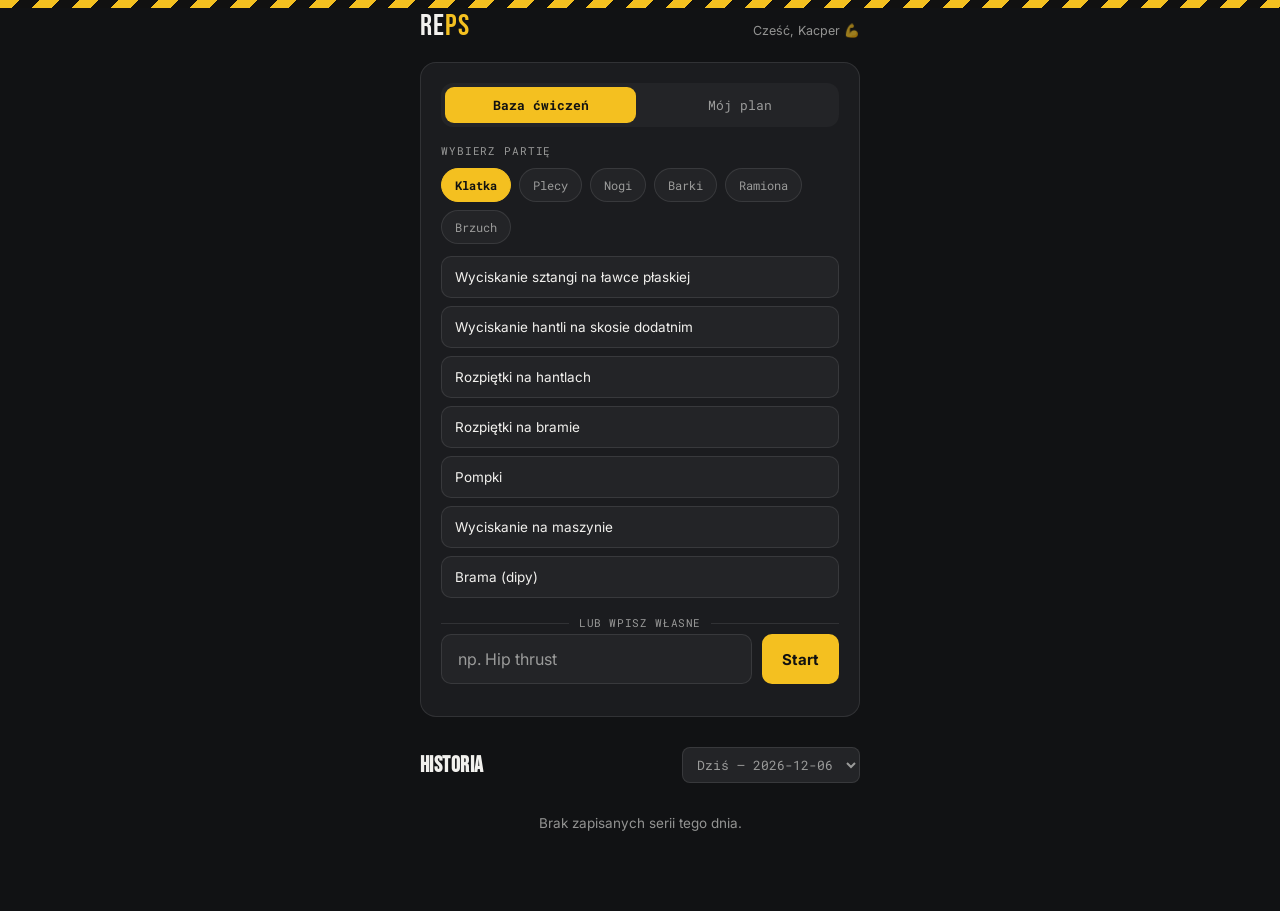
==== index.html @ 3d7d2d02 "Rename licznik-treningu.html to index.html" ====
<!DOCTYPE html>
<html lang="pl">
<head>
<meta charset="UTF-8">
<meta name="viewport" content="width=device-width, initial-scale=1.0, maximum-scale=1.0">
<title>REPS — Licznik serii i powtórzeń</title>
<link rel="preconnect" href="https://fonts.googleapis.com">
<link rel="preconnect" href="https://fonts.gstatic.com" crossorigin>
<link href="https://fonts.googleapis.com/css2?family=Bebas+Neue&family=Inter:wght@400;500;600;700&family=Roboto+Mono:wght@500;700&display=swap" rel="stylesheet">
<style>
  :root{
    --bg:#111214;
    --panel:#1b1c1f;
    --panel-2:#232427;
    --yellow:#f4c020;
    --yellow-dim:rgba(244,192,32,0.16);
    --ink:#f2f1ee;
    --ink-dim:rgba(242,241,238,0.58);
    --red:#e6533c;
    --line:rgba(242,241,238,0.10);
    --display:'Bebas Neue', sans-serif;
    --sans:'Inter', sans-serif;
    --mono:'Roboto Mono', monospace;
  }
  *{margin:0;padding:0;box-sizing:border-box;-webkit-tap-highlight-color:transparent;}
  body{
    background:var(--bg);
    color:var(--ink);
    font-family:var(--sans);
    min-height:100svh;
    padding-bottom:60px;
  }
  ::selection{background:var(--yellow);color:#111;}
  :focus-visible{outline:2px solid var(--yellow);outline-offset:2px;}
  button{font-family:inherit;cursor:pointer;border:none;background:none;color:inherit;}
  input{font-family:inherit;color:inherit;background:none;border:none;}

  .hazard{
    height:8px;
    background:repeating-linear-gradient(135deg, var(--yellow) 0 14px, #111 14px 28px);
  }

  header{
    padding:22px 20px 10px;
    display:flex;
    align-items:baseline;
    justify-content:space-between;
  }
  .logo{
    font-family:var(--display);
    font-size:30px;
    letter-spacing:0.03em;
  }
  .logo span{color:var(--yellow);}
  .greet{
    font-size:12.5px;
    color:var(--ink-dim);
  }

  .wrap{max-width:480px;margin:0 auto;padding:0 20px;}

  /* ---------- EXERCISE PICKER ---------- */
  .card{
    background:var(--panel);
    border:1px solid var(--line);
    border-radius:16px;
    padding:20px;
    margin-top:18px;
  }
  .label{
    font-family:var(--mono);
    font-size:11px;
    letter-spacing:0.08em;
    text-transform:uppercase;
    color:var(--ink-dim);
    margin-bottom:10px;
  }
  .ex-input-row{
    display:flex;
    gap:10px;
  }
  #exerciseInput{
    flex:1;
    background:var(--panel-2);
    border:1px solid var(--line);
    border-radius:10px;
    padding:14px 16px;
    font-size:16px;
    color:var(--ink);
  }
  #exerciseInput::placeholder{color:var(--ink-dim);}
  .go-btn{
    background:var(--yellow);
    color:#111;
    font-weight:700;
    border-radius:10px;
    padding:0 20px;
    font-size:15px;
  }
  .chips{
    display:flex;
    flex-wrap:wrap;
    gap:8px;
    margin-top:12px;
  }
  .chip{
    font-family:var(--mono);
    font-size:12.5px;
    padding:8px 12px;
    border-radius:20px;
    background:var(--panel-2);
    border:1px solid var(--line);
    color:var(--ink-dim);
  }
  .chip.active{
    background:var(--yellow-dim);
    border-color:var(--yellow);
    color:var(--yellow);
  }

  /* ---------- EXERCISE LIBRARY ---------- */
  .cat-tabs{
    display:flex;
    flex-wrap:wrap;
    gap:8px;
    margin-top:6px;
  }
  .cat-tab{
    flex-shrink:0;
    font-family:var(--mono);
    font-size:12px;
    padding:8px 13px;
    border-radius:20px;
    background:var(--panel-2);
    border:1px solid var(--line);
    color:var(--ink-dim);
    white-space:nowrap;
    transition:background .2s, border-color .2s, color .2s;
  }
  .cat-tab.active{
    background:var(--yellow);
    border-color:var(--yellow);
    color:#111;
    font-weight:700;
  }
  .ex-grid{
    display:grid;
    grid-template-columns:1fr;
    gap:8px;
    margin-top:12px;
  }
  .ex-btn{
    text-align:left;
    background:var(--panel-2);
    border:1px solid var(--line);
    border-radius:10px;
    padding:12px 13px;
    font-size:13.5px;
    color:var(--ink);
  }
  .ex-btn.active{
    background:var(--yellow-dim);
    border-color:var(--yellow);
    color:var(--yellow);
  }
  .ex-scheme{
    font-family:var(--mono);
    font-size:11px;
    color:var(--ink-dim);
    margin-top:4px;
  }
  .ex-btn.active .ex-scheme{color:rgba(244,192,32,0.75);}
  .divider-row{
    display:flex;
    align-items:center;
    gap:10px;
    margin-top:18px;
    margin-bottom:4px;
  }
  .divider-row .line{flex:1;height:1px;background:var(--line);}
  .divider-row span{
    font-family:var(--mono);
    font-size:10.5px;
    color:var(--ink-dim);
    text-transform:uppercase;
    letter-spacing:0.06em;
  }

  /* ---------- MODE TOGGLE + MY PLAN ---------- */
  .mode-toggle{
    display:flex;
    gap:8px;
    margin-bottom:16px;
    background:var(--panel-2);
    border-radius:12px;
    padding:4px;
  }
  .mode-btn{
    flex:1;
    font-family:var(--mono);
    font-size:12.5px;
    padding:10px 8px;
    border-radius:9px;
    color:var(--ink-dim);
    text-align:center;
  }
  .mode-btn.active{
    background:var(--yellow);
    color:#111;
    font-weight:700;
  }
  .plan-ex-row{
    display:flex;
    gap:8px;
    margin-bottom:8px;
  }
  .plan-ex-row .ex-btn{flex:1;}
  .plan-ex-del{
    width:42px;
    flex-shrink:0;
    border-radius:10px;
    background:var(--panel-2);
    border:1px solid var(--line);
    color:var(--red);
    font-size:15px;
  }

  /* ---------- CURRENT EXERCISE ---------- */
  .current{
    display:none;
  }
  .current.show{display:block;}

  .ex-title{
    font-family:var(--display);
    font-size:34px;
    letter-spacing:0.01em;
    margin-top:22px;
    line-height:1;
  }
  .set-badge{
    display:inline-flex;
    align-items:center;
    gap:8px;
    font-family:var(--mono);
    font-size:13px;
    color:var(--yellow);
    margin-top:8px;
  }
  .set-badge .n{
    background:var(--yellow-dim);
    padding:3px 10px;
    border-radius:20px;
    font-weight:700;
  }

  .stepper-row{
    display:flex;
    gap:14px;
    margin-top:20px;
  }
  .stepper{
    flex:1;
    background:var(--panel);
    border:1px solid var(--line);
    border-radius:16px;
    padding:16px;
    text-align:center;
  }
  .stepper .label{margin-bottom:6px;}
  .stepper-controls{
    display:flex;
    align-items:center;
    justify-content:center;
    gap:14px;
  }
  .stepper-controls button{
    width:40px;height:40px;
    border-radius:50%;
    background:var(--panel-2);
    border:1px solid var(--line);
    font-size:20px;
    display:flex;align-items:center;justify-content:center;
    color:var(--ink);
  }
  .stepper-controls button:active{background:var(--yellow-dim);}
  .stepper-val{
    font-family:var(--display);
    font-size:40px;
    min-width:60px;
  }

  .confirm-btn{
    width:100%;
    margin-top:20px;
    background:var(--yellow);
    color:#111;
    font-family:var(--display);
    font-size:22px;
    letter-spacing:0.03em;
    padding:18px;
    border-radius:16px;
    display:flex;
    align-items:center;
    justify-content:center;
    gap:10px;
  }
  .confirm-btn:active{transform:scale(0.98);}

  /* ---------- REST TIMER ---------- */
  .timer-card{
    display:none;
    margin-top:18px;
    text-align:center;
    padding:24px 20px;
  }
  .timer-card.show{display:block;}
  .timer-ring{
    position:relative;
    width:180px;height:180px;
    margin:6px auto 14px;
  }
  .timer-ring svg{transform:rotate(-90deg);}
  .timer-ring circle{
    fill:none;
    stroke-width:10;
  }
  .ring-bg{stroke:var(--panel-2);}
  .ring-fg{
    stroke:var(--yellow);
    stroke-linecap:round;
    transition:stroke-dashoffset 1s linear;
  }
  .timer-num{
    position:absolute;
    inset:0;
    display:flex;
    align-items:center;
    justify-content:center;
    font-family:var(--mono);
    font-size:36px;
    font-weight:700;
  }
  .timer-presets{
    display:flex;
    gap:8px;
    justify-content:center;
    margin-bottom:14px;
  }
  .preset{
    font-family:var(--mono);
    font-size:12.5px;
    padding:8px 14px;
    border-radius:20px;
    background:var(--panel-2);
    border:1px solid var(--line);
    color:var(--ink-dim);
  }
  .preset.active{background:var(--yellow-dim);border-color:var(--yellow);color:var(--yellow);}
  .timer-actions{
    display:flex;
    gap:10px;
    justify-content:center;
  }
  .timer-actions button{
    font-family:var(--mono);
    font-size:13px;
    padding:10px 18px;
    border-radius:10px;
    background:var(--panel-2);
    border:1px solid var(--line);
    color:var(--ink-dim);
  }
  .timer-actions button.skip{color:var(--yellow);border-color:var(--yellow);}

  /* ---------- HISTORY ---------- */
  .history-head{
    display:flex;
    justify-content:space-between;
    align-items:center;
    margin-top:30px;
    margin-bottom:12px;
  }
  .history-head h2{
    font-family:var(--display);
    font-size:22px;
    letter-spacing:0.02em;
  }
  .day-select{
    font-family:var(--mono);
    font-size:12.5px;
    color:var(--ink-dim);
    background:var(--panel-2);
    border:1px solid var(--line);
    border-radius:8px;
    padding:8px 10px;
  }
  .day-select option{background:var(--panel);}

  .log-item{
    display:flex;
    justify-content:space-between;
    align-items:center;
    padding:14px 4px;
    border-top:1px solid var(--line);
    font-size:14.5px;
  }
  .log-item:last-child{border-bottom:1px solid var(--line);}
  .log-ex{font-weight:600;}
  .log-meta{
    font-family:var(--mono);
    font-size:12.5px;
    color:var(--ink-dim);
  }
  .log-del{
    color:var(--red);
    font-size:12px;
    font-family:var(--mono);
    padding:4px 8px;
  }
  .empty-note{
    color:var(--ink-dim);
    font-size:13.5px;
    padding:20px 4px;
    text-align:center;
  }
  .totals{
    display:flex;
    gap:10px;
    margin-top:14px;
  }
  .total-pill{
    flex:1;
    background:var(--panel);
    border:1px solid var(--line);
    border-radius:12px;
    padding:12px;
    text-align:center;
  }
  .total-pill .num{
    font-family:var(--display);
    font-size:24px;
    color:var(--yellow);
  }
  .total-pill .lbl{
    font-family:var(--mono);
    font-size:10.5px;
    color:var(--ink-dim);
    text-transform:uppercase;
    letter-spacing:0.05em;
  }

  .toast{
    position:fixed;
    bottom:24px;left:50%;
    transform:translateX(-50%) translateY(20px);
    background:var(--yellow);
    color:#111;
    font-weight:600;
    font-size:13.5px;
    padding:12px 20px;
    border-radius:30px;
    opacity:0;
    transition:opacity .3s ease, transform .3s ease;
    pointer-events:none;
    z-index:200;
    white-space:nowrap;
  }
  .toast.show{
    opacity:1;
    transform:translateX(-50%) translateY(0);
  }
</style>
</head>
<body>

<div class="hazard"></div>

<header class="wrap" style="max-width:480px;padding-left:20px;padding-right:20px;">
  <div class="logo">RE<span>PS</span></div>
  <div class="greet">Cześć, Kacper 💪</div>
</header>

<div class="wrap">

  <div class="card">
    <div class="mode-toggle">
      <button class="mode-btn active" id="modeLibraryBtn">Baza ćwiczeń</button>
      <button class="mode-btn" id="modePlanBtn">Mój plan</button>
    </div>

    <div id="libraryView">
      <div class="label">Wybierz partię</div>
      <div class="cat-tabs" id="catTabs"></div>
      <div class="ex-grid" id="exGrid"></div>

      <div class="divider-row"><div class="line"></div><span>lub wpisz własne</span><div class="line"></div></div>
      <div class="ex-input-row">
        <input id="exerciseInput" type="text" placeholder="np. Hip thrust" autocomplete="off">
        <button class="go-btn" id="startBtn">Start</button>
      </div>
      <div class="chips" id="recentChips"></div>
    </div>

    <div id="planView" style="display:none;">
      <div class="label">Twoje dni treningowe</div>
      <div class="cat-tabs" id="planDayTabs"></div>
      <div class="ex-input-row">
        <input id="newDayInput" type="text" placeholder="Nazwa dnia, np. Trening A" autocomplete="off">
        <button class="go-btn" id="addDayBtn">+ Dzień</button>
      </div>

      <div id="planEmptyNote" class="empty-note" style="display:none;">Dodaj pierwszy dzień treningowy powyżej, żeby zacząć układać plan.</div>

      <div id="planDayEditor" style="display:none;">
        <div class="divider-row"><div class="line"></div><span id="planDayLabel">dzień</span><div class="line"></div></div>
        <div id="planExercises"></div>

        <div class="divider-row"><div class="line"></div><span>dodaj z bazy ćwiczeń</span><div class="line"></div></div>
        <div class="cat-tabs" id="planLibTabs"></div>
        <div class="ex-grid" id="planLibGrid"></div>

        <div class="divider-row"><div class="line"></div><span>lub wpisz własne</span><div class="line"></div></div>
        <div class="ex-input-row">
          <input id="planExInput" type="text" placeholder="Nazwa ćwiczenia" autocomplete="off">
        </div>
        <div class="ex-input-row" style="margin-top:8px;">
          <input id="planSchemeInput" type="text" placeholder="np. 3×10 (opcjonalnie)" autocomplete="off">
          <button class="go-btn" id="addPlanExBtn">Dodaj</button>
        </div>

        <button class="log-del" id="deleteDayBtn" style="margin-top:16px;">Usuń ten dzień</button>
      </div>
    </div>
  </div>

  <div class="current" id="currentBlock">
    <div class="ex-title" id="exTitle">—</div>
    <div class="set-badge">Seria <span class="n" id="setNum">1</span></div>

    <div class="stepper-row">
      <div class="stepper">
        <div class="label">Powtórzenia</div>
        <div class="stepper-controls">
          <button id="repsMinus">−</button>
          <div class="stepper-val" id="repsVal">10</div>
          <button id="repsPlus">+</button>
        </div>
      </div>
      <div class="stepper">
        <div class="label">Ciężar (kg)</div>
        <div class="stepper-controls">
          <button id="weightMinus">−</button>
          <div class="stepper-val" id="weightVal">20</div>
          <button id="weightPlus">+</button>
        </div>
      </div>
    </div>

    <button class="confirm-btn" id="confirmBtn">✓ Zatwierdź serię</button>
  </div>

  <div class="card timer-card" id="timerCard">
    <div class="label" style="text-align:center;">Odpoczynek</div>
    <div class="timer-ring">
      <svg width="180" height="180">
        <circle class="ring-bg" cx="90" cy="90" r="80"></circle>
        <circle class="ring-fg" id="ringFg" cx="90" cy="90" r="80"></circle>
      </svg>
      <div class="timer-num" id="timerNum">01:30</div>
    </div>
    <div class="timer-presets">
      <button class="preset" data-s="60">60s</button>
      <button class="preset active" data-s="90">90s</button>
      <button class="preset" data-s="120">120s</button>
      <button class="preset" data-s="180">180s</button>
    </div>
    <div class="timer-actions">
      <button id="pauseBtn">Pauza</button>
      <button id="resetTimerBtn">Restart</button>
      <button class="skip" id="skipBtn">Pomiń →</button>
    </div>
  </div>

  <div class="history-head">
    <h2>Historia</h2>
    <select class="day-select" id="daySelect"></select>
  </div>
  <div id="totalsBlock" class="totals" style="display:none;">
    <div class="total-pill"><div class="num" id="totalSets">0</div><div class="lbl">Serie</div></div>
    <div class="total-pill"><div class="num" id="totalReps">0</div><div class="lbl">Powtórzenia</div></div>
    <div class="total-pill"><div class="num" id="totalVolume">0</div><div class="lbl">Objętość (kg)</div></div>
  </div>
  <div id="logList"></div>

</div>

<div class="toast" id="toast"></div>

<script>
(function(){
  const $ = (id) => document.getElementById(id);
  const toastEl = $('toast');
  function toast(msg){
    toastEl.textContent = msg;
    toastEl.classList.add('show');
    setTimeout(()=>toastEl.classList.remove('show'), 1800);
  }

  // ---------- LOCAL STORAGE HELPERS (works after publishing, per-browser) ----------
  const localStore = {
    async get(key){
      try{
        const v = localStorage.getItem(key);
        return v === null ? null : { key, value: v };
      }catch(e){ return null; }
    },
    async set(key, value){
      try{
        localStorage.setItem(key, value);
        return { key, value };
      }catch(e){ console.error('Błąd zapisu localStorage', e); return null; }
    }
  };

  function todayKey(){
    const d = new Date();
    return d.toISOString().slice(0,10);
  }

  const EXERCISE_LIBRARY = {
    'Klatka': [
      {n:'Wyciskanie sztangi na ławce płaskiej'},{n:'Wyciskanie hantli na skosie dodatnim'},
      {n:'Rozpiętki na hantlach'},{n:'Rozpiętki na bramie'},{n:'Pompki'},
      {n:'Wyciskanie na maszynie'},{n:'Brama (dipy)'}
    ],
    'Plecy': [
      {n:'Martwy ciąg'},{n:'Podciąganie na drążku'},{n:'Wiosłowanie sztangą'},
      {n:'Wiosłowanie hantlą'},{n:'Wiosłowanie na maszynie'},{n:'Wiosłowanie siedząc na wyciągu'},
      {n:'Ściąganie drążka do klatki'},{n:'Face pull'}
    ],
    'Nogi': [
      {n:'Przysiad ze sztangą'},{n:'Wykroki'},{n:'Prasa nożna / suwnica'},
      {n:'Wyprosty nóg'},{n:'Uginanie nóg leżąc'},{n:'Martwy ciąg rumuński'},{n:'Wspięcia na palce (łydki)'}
    ],
    'Barki': [
      {n:'Wyciskanie żołnierskie'},{n:'Wyciskanie hantli siedząc'},{n:'Unoszenie hantli bokiem'},
      {n:'Wznosy w opadzie'},{n:'Arnold press'},{n:'Shrugi'}
    ],
    'Ramiona': [
      {n:'Uginanie sztangi na biceps'},{n:'Uginanie hantli z supinacją'},{n:'Uginanie młotkowe'},
      {n:'Prostowanie ramion na wyciągu'},{n:'Francuskie wyciskanie'},{n:'Modlitewnik'}
    ],
    'Brzuch': [
      {n:'Plank'},{n:'Brzuszki'},{n:'Unoszenie nóg w zwisie'},{n:'Skręty rosyjskie'},{n:'Deska boczna'}
    ]
  };
  let activeCategory = 'Klatka';
  let viewMode = 'library'; // 'library' | 'plan'
  let customPlan = {}; // { 'Nazwa dnia': [{n, s}, ...] }
  let activePlanDay = null;

  let currentExercise = null;
  let setCounter = {}; // per exercise per day, in-memory for this session's numbering
  let reps = 10;
  let weight = 20;
  let recentExercises = [];
  let timerInterval = null;
  let timerSeconds = 90;
  let timerTotal = 90;
  let timerPaused = false;

  const RING_R = 80;
  const RING_CIRC = 2 * Math.PI * RING_R;
  $('ringFg').style.strokeDasharray = RING_CIRC;
  $('ringFg').style.strokeDashoffset = 0;

  // ---------- STORAGE HELPERS ----------
  async function loadRecentExercises(){
    try{
      const res = await localStore.get('exercises-list');
      recentExercises = res ? JSON.parse(res.value) : [];
    }catch(e){
      recentExercises = [];
    }
    renderChips();
  }

  async function saveRecentExercise(name){
    if(!name) return;
    recentExercises = [name, ...recentExercises.filter(e => e.toLowerCase() !== name.toLowerCase())].slice(0,8);
    try{
      await localStore.set('exercises-list', JSON.stringify(recentExercises));
    }catch(e){ console.error('Nie udało się zapisać listy ćwiczeń', e); }
    renderChips();
  }

  function renderCategoryTabs(){
    const wrap = $('catTabs');
    wrap.innerHTML = '';
    Object.keys(EXERCISE_LIBRARY).forEach(cat => {
      const b = document.createElement('button');
      b.className = 'cat-tab' + (cat === activeCategory ? ' active' : '');
      b.textContent = cat;
      b.onclick = () => { activeCategory = cat; renderCategoryTabs(); renderExerciseGrid(); saveSessionState(); };
      wrap.appendChild(b);
    });
  }

  function renderExerciseGrid(){
    const wrap = $('exGrid');
    wrap.innerHTML = '';
    const items = EXERCISE_LIBRARY[activeCategory];
    if(!items || items.length === 0){
      wrap.innerHTML = '<div class="empty-note" style="grid-column:1/-1;">Dzień wolny — odpoczywaj 😌</div>';
      return;
    }
    items.forEach(item => {
      const b = document.createElement('button');
      b.className = 'ex-btn' + (currentExercise === item.n ? ' active' : '');
      b.innerHTML = item.s ? `${item.n}<div class="ex-scheme">${item.s}</div>` : item.n;
      b.onclick = () => selectExercise(item.n, item.s);
      wrap.appendChild(b);
    });
  }

  function renderChips(){
    const wrap = $('recentChips');
    wrap.innerHTML = '';
    recentExercises.forEach(name => {
      const c = document.createElement('button');
      c.className = 'chip' + (currentExercise === name ? ' active' : '');
      c.textContent = name;
      c.onclick = () => selectExercise(name);
      wrap.appendChild(c);
    });
  }

  // ---------- MODE TOGGLE (BAZA vs MÓJ PLAN) ----------
  function setViewMode(mode){
    viewMode = mode;
    $('modeLibraryBtn').classList.toggle('active', mode === 'library');
    $('modePlanBtn').classList.toggle('active', mode === 'plan');
    $('libraryView').style.display = mode === 'library' ? 'block' : 'none';
    $('planView').style.display = mode === 'plan' ? 'block' : 'none';
  }
  $('modeLibraryBtn').onclick = () => setViewMode('library');
  $('modePlanBtn').onclick = () => setViewMode('plan');

  // ---------- CUSTOM PLAN ----------
  async function loadCustomPlan(){
    try{
      const res = await localStore.get('custom-plan');
      customPlan = res ? JSON.parse(res.value) : {};
    }catch(e){ customPlan = {}; }
  }

  async function saveCustomPlan(){
    try{
      await localStore.set('custom-plan', JSON.stringify(customPlan));
    }catch(e){ console.error('Nie udało się zapisać planu', e); }
  }

  function renderPlanDayTabs(){
    const wrap = $('planDayTabs');
    wrap.innerHTML = '';
    const days = Object.keys(customPlan);
    days.forEach(day => {
      const b = document.createElement('button');
      b.className = 'cat-tab' + (day === activePlanDay ? ' active' : '');
      b.textContent = day;
      b.onclick = () => { activePlanDay = day; renderPlanDayTabs(); renderPlanEditor(); };
      wrap.appendChild(b);
    });

    if(days.length === 0){
      activePlanDay = null;
    }else if(!activePlanDay || !customPlan[activePlanDay]){
      activePlanDay = days[0];
    }
    renderPlanEditor();
  }

  function renderPlanEditor(){
    const empty = $('planEmptyNote');
    const editor = $('planDayEditor');
    if(!activePlanDay){
      empty.style.display = 'block';
      editor.style.display = 'none';
      return;
    }
    empty.style.display = 'none';
    editor.style.display = 'block';
    $('planDayLabel').textContent = activePlanDay;

    const listEl = $('planExercises');
    listEl.innerHTML = '';
    const items = customPlan[activePlanDay] || [];
    if(items.length === 0){
      listEl.innerHTML = '<div class="empty-note">Ten dzień jest jeszcze pusty — dodaj pierwsze ćwiczenie poniżej.</div>';
    }
    items.forEach((item, idx) => {
      const row = document.createElement('div');
      row.className = 'plan-ex-row';
      const btn = document.createElement('button');
      btn.className = 'ex-btn' + (currentExercise === item.n ? ' active' : '');
      btn.innerHTML = item.s ? `${item.n}<div class="ex-scheme">${item.s}</div>` : item.n;
      btn.onclick = () => selectExercise(item.n, item.s);
      const del = document.createElement('button');
      del.className = 'plan-ex-del';
      del.textContent = '✕';
      del.onclick = () => {
        customPlan[activePlanDay].splice(idx, 1);
        saveCustomPlan();
        renderPlanEditor();
      };
      row.appendChild(btn);
      row.appendChild(del);
      listEl.appendChild(row);
    });
  }

  $('addDayBtn').onclick = () => {
    const name = $('newDayInput').value.trim();
    if(!name){ toast('Wpisz nazwę dnia'); return; }
    if(!customPlan[name]) customPlan[name] = [];
    activePlanDay = name;
    $('newDayInput').value = '';
    saveCustomPlan();
    renderPlanDayTabs();
  };
  $('newDayInput').addEventListener('keydown', (e) => {
    if(e.key === 'Enter') $('addDayBtn').click();
  });

  $('addPlanExBtn').onclick = () => {
    if(!activePlanDay){ toast('Najpierw dodaj dzień'); return; }
    const name = $('planExInput').value.trim();
    const scheme = $('planSchemeInput').value.trim();
    if(!name){ toast('Wpisz nazwę ćwiczenia'); return; }
    customPlan[activePlanDay].push({ n: name, s: scheme || undefined });
    $('planExInput').value = '';
    $('planSchemeInput').value = '';
    saveCustomPlan();
    renderPlanEditor();
    toast('Dodano do planu');
  };
  $('planExInput').addEventListener('keydown', (e) => {
    if(e.key === 'Enter') $('addPlanExBtn').click();
  });

  $('deleteDayBtn').onclick = () => {
    if(!activePlanDay) return;
    delete customPlan[activePlanDay];
    activePlanDay = null;
    saveCustomPlan();
    renderPlanDayTabs();
    toast('Dzień usunięty');
  };

  async function loadDayLog(dateKey){
    try{
      const res = await localStore.get('log:' + dateKey);
      return res ? JSON.parse(res.value) : [];
    }catch(e){
      return [];
    }
  }

  async function saveDayLog(dateKey, log){
    try{
      await localStore.set('log:' + dateKey, JSON.stringify(log));
    }catch(e){
      console.error('Nie udało się zapisać treningu', e);
      toast('Błąd zapisu — spróbuj ponownie');
    }
  }

  async function loadDaysIndex(){
    try{
      const res = await localStore.get('days-index');
      return res ? JSON.parse(res.value) : [];
    }catch(e){ return []; }
  }

  async function addDayToIndex(dateKey){
    const days = await loadDaysIndex();
    if(!days.includes(dateKey)){
      days.unshift(dateKey);
      try{
        await localStore.set('days-index', JSON.stringify(days));
      }catch(e){ /* ignore */ }
    }
  }

  // ---------- REMEMBER LAST WORKOUT SELECTION ----------
  async function saveSessionState(){
    try{
      await localStore.set('session-state', JSON.stringify({
        activeCategory, currentExercise, reps, weight
      }), false);
    }catch(e){ /* ignore, not critical */ }
  }

  async function loadSessionState(){
    try{
      const res = await localStore.get('session-state');
      if(!res) return;
      const s = JSON.parse(res.value);
      if(s.activeCategory && EXERCISE_LIBRARY[s.activeCategory]) activeCategory = s.activeCategory;
      if(typeof s.reps === 'number') reps = s.reps;
      if(typeof s.weight === 'number') weight = s.weight;
      $('repsVal').textContent = reps;
      $('weightVal').textContent = weight;
      if(s.currentExercise){
        currentExercise = s.currentExercise;
        $('exTitle').textContent = currentExercise;
        $('currentBlock').classList.add('show');
      }
    }catch(e){ /* ignore, not critical */ }
  }

  // ---------- EXERCISE SELECTION ----------
  function selectExercise(name, scheme){
    currentExercise = name;
    $('exTitle').textContent = name;
    $('currentBlock').classList.add('show');
    $('exerciseInput').value = '';
    if(scheme){
      const m = scheme.match(/(\d+)[–-](\d+)/);
      if(m){
        const avg = Math.round((parseInt(m[1],10) + parseInt(m[2],10)) / 2);
        reps = avg;
        $('repsVal').textContent = reps;
      }
    }
    renderChips();
    renderExerciseGrid();
    if(activePlanDay) renderPlanEditor();
    refreshSetNumber();
    saveSessionState();
  }

  async function refreshSetNumber(){
    const log = await loadDayLog(todayKey());
    const count = log.filter(l => l.exercise === currentExercise).length;
    $('setNum').textContent = count + 1;
  }

  $('startBtn').onclick = () => {
    const val = $('exerciseInput').value.trim();
    if(!val){ toast('Wpisz nazwę ćwiczenia'); return; }
    saveRecentExercise(val);
    selectExercise(val);
  };
  $('exerciseInput').addEventListener('keydown', (e) => {
    if(e.key === 'Enter') $('startBtn').click();
  });

  // ---------- STEPPERS ----------
  $('repsPlus').onclick = () => { reps = Math.min(reps+1, 999); $('repsVal').textContent = reps; saveSessionState(); };
  $('repsMinus').onclick = () => { reps = Math.max(reps-1, 0); $('repsVal').textContent = reps; saveSessionState(); };
  $('weightPlus').onclick = () => { weight = Math.round((weight+2.5)*10)/10; $('weightVal').textContent = weight; saveSessionState(); };
  $('weightMinus').onclick = () => { weight = Math.max(Math.round((weight-2.5)*10)/10, 0); $('weightVal').textContent = weight; saveSessionState(); };

  // ---------- CONFIRM SET ----------
  $('confirmBtn').onclick = async () => {
    if(!currentExercise){ toast('Najpierw wybierz ćwiczenie'); return; }
    const dateKey = todayKey();
    const log = await loadDayLog(dateKey);
    log.push({
      id: Date.now(),
      exercise: currentExercise,
      reps: reps,
      weight: weight,
      time: new Date().toLocaleTimeString('pl-PL', {hour:'2-digit', minute:'2-digit'})
    });
    await saveDayLog(dateKey, log);
    await addDayToIndex(dateKey);
    toast('Seria zapisana ✓');
    await refreshSetNumber();
    await renderHistoryForDate(dateKey);
    await populateDaySelect(dateKey);
    startTimer(timerTotal);
  };

  // ---------- REST TIMER ----------
  function updateRing(){
    const frac = timerSeconds / timerTotal;
    $('ringFg').style.strokeDashoffset = RING_CIRC * (1-frac);
    const m = Math.floor(timerSeconds/60).toString().padStart(2,'0');
    const s = (timerSeconds%60).toString().padStart(2,'0');
    $('timerNum').textContent = m+':'+s;
  }

  function startTimer(total){
    clearInterval(timerInterval);
    timerTotal = total;
    timerSeconds = total;
    timerPaused = false;
    $('pauseBtn').textContent = 'Pauza';
    $('timerCard').classList.add('show');
    updateRing();
    timerInterval = setInterval(() => {
      if(timerPaused) return;
      timerSeconds--;
      if(timerSeconds <= 0){
        clearInterval(timerInterval);
        timerSeconds = 0;
        updateRing();
        toast('Koniec odpoczynku — do dzieła!');
        if(navigator.vibrate) navigator.vibrate([200,100,200]);
        return;
      }
      updateRing();
    }, 1000);
  }

  document.querySelectorAll('.preset').forEach(btn => {
    btn.onclick = () => {
      document.querySelectorAll('.preset').forEach(b => b.classList.remove('active'));
      btn.classList.add('active');
      startTimer(parseInt(btn.dataset.s, 10));
    };
  });

  $('pauseBtn').onclick = () => {
    timerPaused = !timerPaused;
    $('pauseBtn').textContent = timerPaused ? 'Wznów' : 'Pauza';
  };
  $('resetTimerBtn').onclick = () => startTimer(timerTotal);
  $('skipBtn').onclick = () => {
    clearInterval(timerInterval);
    $('timerCard').classList.remove('show');
  };

  // ---------- HISTORY ----------
  async function populateDaySelect(selectedKey){
    const days = await loadDaysIndex();
    const sel = $('daySelect');
    sel.innerHTML = '';
    if(days.length === 0){
      const opt = document.createElement('option');
      opt.textContent = 'Brak danych';
      sel.appendChild(opt);
      return;
    }
    days.forEach(d => {
      const opt = document.createElement('option');
      opt.value = d;
      const label = d === todayKey() ? 'Dziś — ' + d : d;
      opt.textContent = label;
      if(d === selectedKey) opt.selected = true;
      sel.appendChild(opt);
    });
  }

  async function renderHistoryForDate(dateKey){
    const log = await loadDayLog(dateKey);
    const listEl = $('logList');
    const totalsEl = $('totalsBlock');
    listEl.innerHTML = '';
    if(log.length === 0){
      listEl.innerHTML = '<div class="empty-note">Brak zapisanych serii tego dnia.</div>';
      totalsEl.style.display = 'none';
      return;
    }
    totalsEl.style.display = 'flex';
    let totalReps = 0, totalVolume = 0;
    log.slice().reverse().forEach(entry => {
      totalReps += entry.reps;
      totalVolume += entry.reps * entry.weight;
      const row = document.createElement('div');
      row.className = 'log-item';
      row.innerHTML = `
        <div>
          <div class="log-ex">${escapeHtml(entry.exercise)}</div>
          <div class="log-meta">${entry.reps} powt. × ${entry.weight} kg — ${entry.time}</div>
        </div>
        <button class="log-del" data-id="${entry.id}">Usuń</button>
      `;
      listEl.appendChild(row);
    });
    $('totalSets').textContent = log.length;
    $('totalReps').textContent = totalReps;
    $('totalVolume').textContent = totalVolume;

    listEl.querySelectorAll('.log-del').forEach(btn => {
      btn.onclick = async () => {
        const id = parseInt(btn.dataset.id, 10);
        const updated = log.filter(e => e.id !== id);
        await saveDayLog(dateKey, updated);
        renderHistoryForDate(dateKey);
        if(currentExercise) refreshSetNumber();
      };
    });
  }

  function escapeHtml(str){
    const div = document.createElement('div');
    div.textContent = str;
    return div.innerHTML;
  }

  $('daySelect').addEventListener('change', (e) => {
    renderHistoryForDate(e.target.value);
  });

  // ---------- INIT ----------
  async function init(){
    await loadSessionState();
    renderCategoryTabs();
    renderExerciseGrid();
    await loadCustomPlan();
    renderPlanDayTabs();
    await loadRecentExercises();
    const today = todayKey();
    await addDayToIndex(today);
    if(currentExercise) await refreshSetNumber();
    await populateDaySelect(today);
    await renderHistoryForDate(today);
    updateRing();
  }
  init();
})();
</script>

</body>
</html>
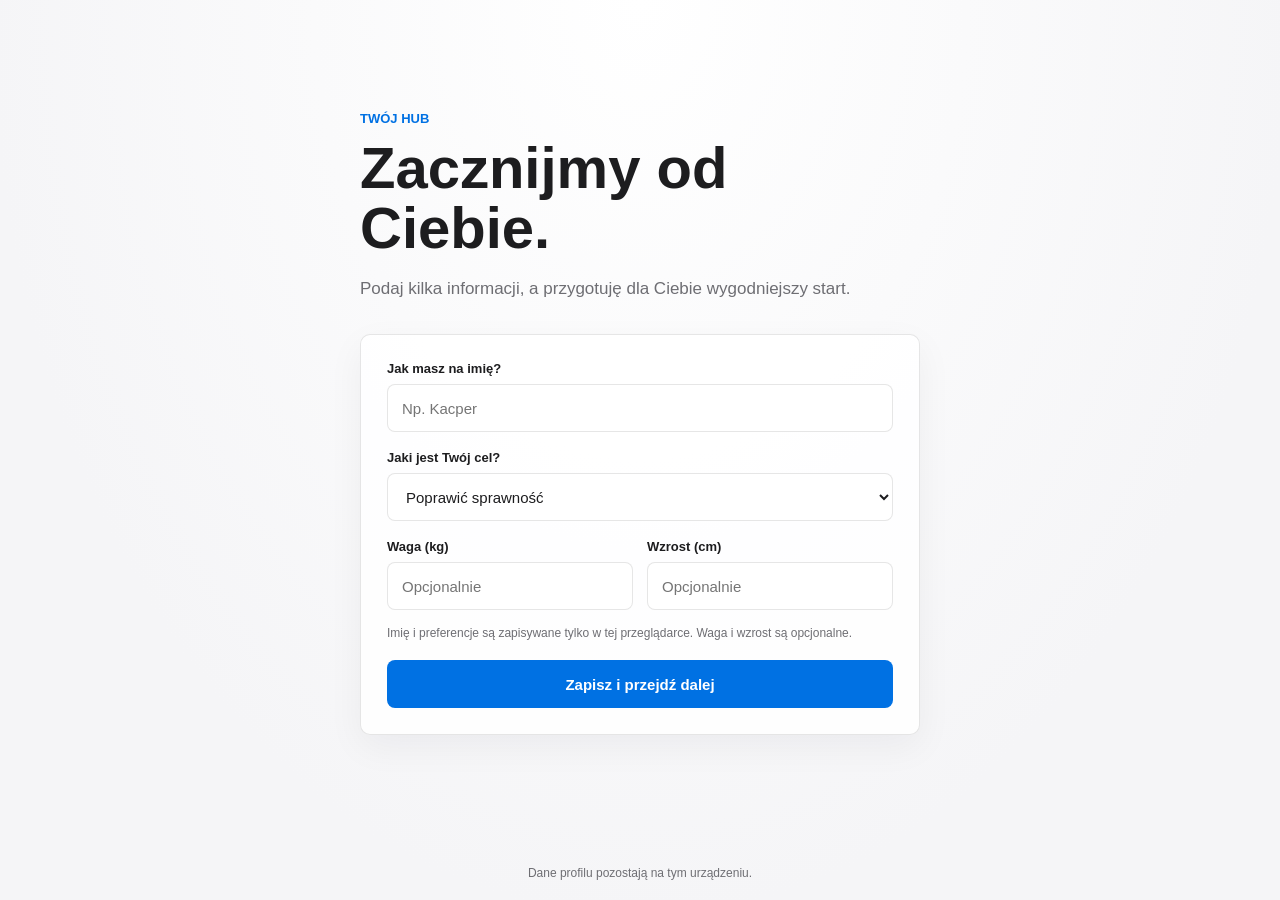
==== commit 473e469a: "Rename login.html to index.html" ====
--- a/index.html
+++ b/index.html
@@ -1,1129 +1,222 @@
-<!DOCTYPE html>
-<html lang="pl">
-<head>
-<meta charset="UTF-8">
-<meta name="viewport" content="width=device-width, initial-scale=1.0, maximum-scale=1.0">
-<title>REPS — Licznik serii i powtórzeń</title>
-<link rel="preconnect" href="https://fonts.googleapis.com">
-<link rel="preconnect" href="https://fonts.gstatic.com" crossorigin>
-<link href="https://fonts.googleapis.com/css2?family=Bebas+Neue&family=Inter:wght@400;500;600;700&family=Roboto+Mono:wght@500;700&display=swap" rel="stylesheet">
-<style>
-  :root{
-    --bg:#111214;
-    --panel:#1b1c1f;
-    --panel-2:#232427;
-    --yellow:#f4c020;
-    --yellow-dim:rgba(244,192,32,0.16);
-    --ink:#f2f1ee;
-    --ink-dim:rgba(242,241,238,0.58);
-    --red:#e6533c;
-    --line:rgba(242,241,238,0.10);
-    --display:'Bebas Neue', sans-serif;
-    --sans:'Inter', sans-serif;
-    --mono:'Roboto Mono', monospace;
-  }
-  *{margin:0;padding:0;box-sizing:border-box;-webkit-tap-highlight-color:transparent;}
-  body{
-    background:var(--bg);
-    color:var(--ink);
-    font-family:var(--sans);
-    min-height:100svh;
-    padding-bottom:60px;
-  }
-  ::selection{background:var(--yellow);color:#111;}
-  :focus-visible{outline:2px solid var(--yellow);outline-offset:2px;}
-  button{font-family:inherit;cursor:pointer;border:none;background:none;color:inherit;}
-  input{font-family:inherit;color:inherit;background:none;border:none;}
-
-  .hazard{
-    height:8px;
-    background:repeating-linear-gradient(135deg, var(--yellow) 0 14px, #111 14px 28px);
-  }
-
-  header{
-    padding:22px 20px 10px;
-    display:flex;
-    align-items:baseline;
-    justify-content:space-between;
-  }
-  .logo{
-    font-family:var(--display);
-    font-size:30px;
-    letter-spacing:0.03em;
-  }
-  .logo span{color:var(--yellow);}
-  .greet{
-    font-size:12.5px;
-    color:var(--ink-dim);
-  }
-
-  .wrap{max-width:480px;margin:0 auto;padding:0 20px;}
-
-  /* ---------- EXERCISE PICKER ---------- */
-  .card{
-    background:var(--panel);
-    border:1px solid var(--line);
-    border-radius:16px;
-    padding:20px;
-    margin-top:18px;
-  }
-  .label{
-    font-family:var(--mono);
-    font-size:11px;
-    letter-spacing:0.08em;
-    text-transform:uppercase;
-    color:var(--ink-dim);
-    margin-bottom:10px;
-  }
-  .ex-input-row{
-    display:flex;
-    gap:10px;
-  }
-  #exerciseInput{
-    flex:1;
-    background:var(--panel-2);
-    border:1px solid var(--line);
-    border-radius:10px;
-    padding:14px 16px;
-    font-size:16px;
-    color:var(--ink);
-  }
-  #exerciseInput::placeholder{color:var(--ink-dim);}
-  .go-btn{
-    background:var(--yellow);
-    color:#111;
-    font-weight:700;
-    border-radius:10px;
-    padding:0 20px;
-    font-size:15px;
-  }
-  .chips{
-    display:flex;
-    flex-wrap:wrap;
-    gap:8px;
-    margin-top:12px;
-  }
-  .chip{
-    font-family:var(--mono);
-    font-size:12.5px;
-    padding:8px 12px;
-    border-radius:20px;
-    background:var(--panel-2);
-    border:1px solid var(--line);
-    color:var(--ink-dim);
-  }
-  .chip.active{
-    background:var(--yellow-dim);
-    border-color:var(--yellow);
-    color:var(--yellow);
-  }
-
-  /* ---------- EXERCISE LIBRARY ---------- */
-  .cat-tabs{
-    display:flex;
-    flex-wrap:wrap;
-    gap:8px;
-    margin-top:6px;
-  }
-  .cat-tab{
-    flex-shrink:0;
-    font-family:var(--mono);
-    font-size:12px;
-    padding:8px 13px;
-    border-radius:20px;
-    background:var(--panel-2);
-    border:1px solid var(--line);
-    color:var(--ink-dim);
-    white-space:nowrap;
-    transition:background .2s, border-color .2s, color .2s;
-  }
-  .cat-tab.active{
-    background:var(--yellow);
-    border-color:var(--yellow);
-    color:#111;
-    font-weight:700;
-  }
-  .ex-grid{
-    display:grid;
-    grid-template-columns:1fr;
-    gap:8px;
-    margin-top:12px;
-  }
-  .ex-btn{
-    text-align:left;
-    background:var(--panel-2);
-    border:1px solid var(--line);
-    border-radius:10px;
-    padding:12px 13px;
-    font-size:13.5px;
-    color:var(--ink);
-  }
-  .ex-btn.active{
-    background:var(--yellow-dim);
-    border-color:var(--yellow);
-    color:var(--yellow);
-  }
-  .ex-scheme{
-    font-family:var(--mono);
-    font-size:11px;
-    color:var(--ink-dim);
-    margin-top:4px;
-  }
-  .ex-btn.active .ex-scheme{color:rgba(244,192,32,0.75);}
-  .divider-row{
-    display:flex;
-    align-items:center;
-    gap:10px;
-    margin-top:18px;
-    margin-bottom:4px;
-  }
-  .divider-row .line{flex:1;height:1px;background:var(--line);}
-  .divider-row span{
-    font-family:var(--mono);
-    font-size:10.5px;
-    color:var(--ink-dim);
-    text-transform:uppercase;
-    letter-spacing:0.06em;
-  }
-
-  /* ---------- MODE TOGGLE + MY PLAN ---------- */
-  .mode-toggle{
-    display:flex;
-    gap:8px;
-    margin-bottom:16px;
-    background:var(--panel-2);
-    border-radius:12px;
-    padding:4px;
-  }
-  .mode-btn{
-    flex:1;
-    font-family:var(--mono);
-    font-size:12.5px;
-    padding:10px 8px;
-    border-radius:9px;
-    color:var(--ink-dim);
-    text-align:center;
-  }
-  .mode-btn.active{
-    background:var(--yellow);
-    color:#111;
-    font-weight:700;
-  }
-  .plan-ex-row{
-    display:flex;
-    gap:8px;
-    margin-bottom:8px;
-  }
-  .plan-ex-row .ex-btn{flex:1;}
-  .plan-ex-del{
-    width:42px;
-    flex-shrink:0;
-    border-radius:10px;
-    background:var(--panel-2);
-    border:1px solid var(--line);
-    color:var(--red);
-    font-size:15px;
-  }
-
-  /* ---------- CURRENT EXERCISE ---------- */
-  .current{
-    display:none;
-  }
-  .current.show{display:block;}
-
-  .ex-title{
-    font-family:var(--display);
-    font-size:34px;
-    letter-spacing:0.01em;
-    margin-top:22px;
-    line-height:1;
-  }
-  .set-badge{
-    display:inline-flex;
-    align-items:center;
-    gap:8px;
-    font-family:var(--mono);
-    font-size:13px;
-    color:var(--yellow);
-    margin-top:8px;
-  }
-  .set-badge .n{
-    background:var(--yellow-dim);
-    padding:3px 10px;
-    border-radius:20px;
-    font-weight:700;
-  }
-
-  .stepper-row{
-    display:flex;
-    gap:14px;
-    margin-top:20px;
-  }
-  .stepper{
-    flex:1;
-    background:var(--panel);
-    border:1px solid var(--line);
-    border-radius:16px;
-    padding:16px;
-    text-align:center;
-  }
-  .stepper .label{margin-bottom:6px;}
-  .stepper-controls{
-    display:flex;
-    align-items:center;
-    justify-content:center;
-    gap:14px;
-  }
-  .stepper-controls button{
-    width:40px;height:40px;
-    border-radius:50%;
-    background:var(--panel-2);
-    border:1px solid var(--line);
-    font-size:20px;
-    display:flex;align-items:center;justify-content:center;
-    color:var(--ink);
-  }
-  .stepper-controls button:active{background:var(--yellow-dim);}
-  .stepper-val{
-    font-family:var(--display);
-    font-size:40px;
-    min-width:60px;
-  }
-
-  .confirm-btn{
-    width:100%;
-    margin-top:20px;
-    background:var(--yellow);
-    color:#111;
-    font-family:var(--display);
-    font-size:22px;
-    letter-spacing:0.03em;
-    padding:18px;
-    border-radius:16px;
-    display:flex;
-    align-items:center;
-    justify-content:center;
-    gap:10px;
-  }
-  .confirm-btn:active{transform:scale(0.98);}
-
-  /* ---------- REST TIMER ---------- */
-  .timer-card{
-    display:none;
-    margin-top:18px;
-    text-align:center;
-    padding:24px 20px;
-  }
-  .timer-card.show{display:block;}
-  .timer-ring{
-    position:relative;
-    width:180px;height:180px;
-    margin:6px auto 14px;
-  }
-  .timer-ring svg{transform:rotate(-90deg);}
-  .timer-ring circle{
-    fill:none;
-    stroke-width:10;
-  }
-  .ring-bg{stroke:var(--panel-2);}
-  .ring-fg{
-    stroke:var(--yellow);
-    stroke-linecap:round;
-    transition:stroke-dashoffset 1s linear;
-  }
-  .timer-num{
-    position:absolute;
-    inset:0;
-    display:flex;
-    align-items:center;
-    justify-content:center;
-    font-family:var(--mono);
-    font-size:36px;
-    font-weight:700;
-  }
-  .timer-presets{
-    display:flex;
-    gap:8px;
-    justify-content:center;
-    margin-bottom:14px;
-  }
-  .preset{
-    font-family:var(--mono);
-    font-size:12.5px;
-    padding:8px 14px;
-    border-radius:20px;
-    background:var(--panel-2);
-    border:1px solid var(--line);
-    color:var(--ink-dim);
-  }
-  .preset.active{background:var(--yellow-dim);border-color:var(--yellow);color:var(--yellow);}
-  .timer-actions{
-    display:flex;
-    gap:10px;
-    justify-content:center;
-  }
-  .timer-actions button{
-    font-family:var(--mono);
-    font-size:13px;
-    padding:10px 18px;
-    border-radius:10px;
-    background:var(--panel-2);
-    border:1px solid var(--line);
-    color:var(--ink-dim);
-  }
-  .timer-actions button.skip{color:var(--yellow);border-color:var(--yellow);}
-
-  /* ---------- HISTORY ---------- */
-  .history-head{
-    display:flex;
-    justify-content:space-between;
-    align-items:center;
-    margin-top:30px;
-    margin-bottom:12px;
-  }
-  .history-head h2{
-    font-family:var(--display);
-    font-size:22px;
-    letter-spacing:0.02em;
-  }
-  .day-select{
-    font-family:var(--mono);
-    font-size:12.5px;
-    color:var(--ink-dim);
-    background:var(--panel-2);
-    border:1px solid var(--line);
-    border-radius:8px;
-    padding:8px 10px;
-  }
-  .day-select option{background:var(--panel);}
-
-  .log-item{
-    display:flex;
-    justify-content:space-between;
-    align-items:center;
-    padding:14px 4px;
-    border-top:1px solid var(--line);
-    font-size:14.5px;
-  }
-  .log-item:last-child{border-bottom:1px solid var(--line);}
-  .log-ex{font-weight:600;}
-  .log-meta{
-    font-family:var(--mono);
-    font-size:12.5px;
-    color:var(--ink-dim);
-  }
-  .log-del{
-    color:var(--red);
-    font-size:12px;
-    font-family:var(--mono);
-    padding:4px 8px;
-  }
-  .empty-note{
-    color:var(--ink-dim);
-    font-size:13.5px;
-    padding:20px 4px;
-    text-align:center;
-  }
-  .totals{
-    display:flex;
-    gap:10px;
-    margin-top:14px;
-  }
-  .total-pill{
-    flex:1;
-    background:var(--panel);
-    border:1px solid var(--line);
-    border-radius:12px;
-    padding:12px;
-    text-align:center;
-  }
-  .total-pill .num{
-    font-family:var(--display);
-    font-size:24px;
-    color:var(--yellow);
-  }
-  .total-pill .lbl{
-    font-family:var(--mono);
-    font-size:10.5px;
-    color:var(--ink-dim);
-    text-transform:uppercase;
-    letter-spacing:0.05em;
-  }
-
-  .toast{
-    position:fixed;
-    bottom:24px;left:50%;
-    transform:translateX(-50%) translateY(20px);
-    background:var(--yellow);
-    color:#111;
-    font-weight:600;
-    font-size:13.5px;
-    padding:12px 20px;
-    border-radius:30px;
-    opacity:0;
-    transition:opacity .3s ease, transform .3s ease;
-    pointer-events:none;
-    z-index:200;
-    white-space:nowrap;
-  }
-  .toast.show{
-    opacity:1;
-    transform:translateX(-50%) translateY(0);
-  }
-</style>
-</head>
-<body>
-
-<div class="hazard"></div>
-
-<header class="wrap" style="max-width:480px;padding-left:20px;padding-right:20px;">
-  <div class="logo">RE<span>PS</span></div>
-  <div class="greet">Cześć, Kacper 💪</div>
-</header>
-
-<div class="wrap">
-
-  <div class="card">
-    <div class="mode-toggle">
-      <button class="mode-btn active" id="modeLibraryBtn">Baza ćwiczeń</button>
-      <button class="mode-btn" id="modePlanBtn">Mój plan</button>
-    </div>
-
-    <div id="libraryView">
-      <div class="label">Wybierz partię</div>
-      <div class="cat-tabs" id="catTabs"></div>
-      <div class="ex-grid" id="exGrid"></div>
-
-      <div class="divider-row"><div class="line"></div><span>lub wpisz własne</span><div class="line"></div></div>
-      <div class="ex-input-row">
-        <input id="exerciseInput" type="text" placeholder="np. Hip thrust" autocomplete="off">
-        <button class="go-btn" id="startBtn">Start</button>
-      </div>
-      <div class="chips" id="recentChips"></div>
-    </div>
-
-    <div id="planView" style="display:none;">
-      <div class="label">Twoje dni treningowe</div>
-      <div class="cat-tabs" id="planDayTabs"></div>
-      <div class="ex-input-row">
-        <input id="newDayInput" type="text" placeholder="Nazwa dnia, np. Trening A" autocomplete="off">
-        <button class="go-btn" id="addDayBtn">+ Dzień</button>
-      </div>
-
-      <div id="planEmptyNote" class="empty-note" style="display:none;">Dodaj pierwszy dzień treningowy powyżej, żeby zacząć układać plan.</div>
-
-      <div id="planDayEditor" style="display:none;">
-        <div class="divider-row"><div class="line"></div><span id="planDayLabel">dzień</span><div class="line"></div></div>
-        <div id="planExercises"></div>
-
-        <div class="divider-row"><div class="line"></div><span>dodaj z bazy ćwiczeń</span><div class="line"></div></div>
-        <div class="cat-tabs" id="planLibTabs"></div>
-        <div class="ex-grid" id="planLibGrid"></div>
-
-        <div class="divider-row"><div class="line"></div><span>lub wpisz własne</span><div class="line"></div></div>
-        <div class="ex-input-row">
-          <input id="planExInput" type="text" placeholder="Nazwa ćwiczenia" autocomplete="off">
-        </div>
-        <div class="ex-input-row" style="margin-top:8px;">
-          <input id="planSchemeInput" type="text" placeholder="np. 3×10 (opcjonalnie)" autocomplete="off">
-          <button class="go-btn" id="addPlanExBtn">Dodaj</button>
-        </div>
-
-        <button class="log-del" id="deleteDayBtn" style="margin-top:16px;">Usuń ten dzień</button>
-      </div>
-    </div>
-  </div>
-
-  <div class="current" id="currentBlock">
-    <div class="ex-title" id="exTitle">—</div>
-    <div class="set-badge">Seria <span class="n" id="setNum">1</span></div>
-
-    <div class="stepper-row">
-      <div class="stepper">
-        <div class="label">Powtórzenia</div>
-        <div class="stepper-controls">
-          <button id="repsMinus">−</button>
-          <div class="stepper-val" id="repsVal">10</div>
-          <button id="repsPlus">+</button>
-        </div>
-      </div>
-      <div class="stepper">
-        <div class="label">Ciężar (kg)</div>
-        <div class="stepper-controls">
-          <button id="weightMinus">−</button>
-          <div class="stepper-val" id="weightVal">20</div>
-          <button id="weightPlus">+</button>
-        </div>
-      </div>
-    </div>
-
-    <button class="confirm-btn" id="confirmBtn">✓ Zatwierdź serię</button>
-  </div>
-
-  <div class="card timer-card" id="timerCard">
-    <div class="label" style="text-align:center;">Odpoczynek</div>
-    <div class="timer-ring">
-      <svg width="180" height="180">
-        <circle class="ring-bg" cx="90" cy="90" r="80"></circle>
-        <circle class="ring-fg" id="ringFg" cx="90" cy="90" r="80"></circle>
-      </svg>
-      <div class="timer-num" id="timerNum">01:30</div>
-    </div>
-    <div class="timer-presets">
-      <button class="preset" data-s="60">60s</button>
-      <button class="preset active" data-s="90">90s</button>
-      <button class="preset" data-s="120">120s</button>
-      <button class="preset" data-s="180">180s</button>
-    </div>
-    <div class="timer-actions">
-      <button id="pauseBtn">Pauza</button>
-      <button id="resetTimerBtn">Restart</button>
-      <button class="skip" id="skipBtn">Pomiń →</button>
-    </div>
-  </div>
-
-  <div class="history-head">
-    <h2>Historia</h2>
-    <select class="day-select" id="daySelect"></select>
-  </div>
-  <div id="totalsBlock" class="totals" style="display:none;">
-    <div class="total-pill"><div class="num" id="totalSets">0</div><div class="lbl">Serie</div></div>
-    <div class="total-pill"><div class="num" id="totalReps">0</div><div class="lbl">Powtórzenia</div></div>
-    <div class="total-pill"><div class="num" id="totalVolume">0</div><div class="lbl">Objętość (kg)</div></div>
-  </div>
-  <div id="logList"></div>
-
-</div>
-
-<div class="toast" id="toast"></div>
-
-<script>
-(function(){
-  const $ = (id) => document.getElementById(id);
-  const toastEl = $('toast');
-  function toast(msg){
-    toastEl.textContent = msg;
-    toastEl.classList.add('show');
-    setTimeout(()=>toastEl.classList.remove('show'), 1800);
-  }
-
-  // ---------- LOCAL STORAGE HELPERS (works after publishing, per-browser) ----------
-  const localStore = {
-    async get(key){
-      try{
-        const v = localStorage.getItem(key);
-        return v === null ? null : { key, value: v };
-      }catch(e){ return null; }
-    },
-    async set(key, value){
-      try{
-        localStorage.setItem(key, value);
-        return { key, value };
-      }catch(e){ console.error('Błąd zapisu localStorage', e); return null; }
-    }
-  };
-
-  function todayKey(){
-    const d = new Date();
-    return d.toISOString().slice(0,10);
-  }
-
-  const EXERCISE_LIBRARY = {
-    'Klatka': [
-      {n:'Wyciskanie sztangi na ławce płaskiej'},{n:'Wyciskanie hantli na skosie dodatnim'},
-      {n:'Rozpiętki na hantlach'},{n:'Rozpiętki na bramie'},{n:'Pompki'},
-      {n:'Wyciskanie na maszynie'},{n:'Brama (dipy)'}
-    ],
-    'Plecy': [
-      {n:'Martwy ciąg'},{n:'Podciąganie na drążku'},{n:'Wiosłowanie sztangą'},
-      {n:'Wiosłowanie hantlą'},{n:'Wiosłowanie na maszynie'},{n:'Wiosłowanie siedząc na wyciągu'},
-      {n:'Ściąganie drążka do klatki'},{n:'Face pull'}
-    ],
-    'Nogi': [
-      {n:'Przysiad ze sztangą'},{n:'Wykroki'},{n:'Prasa nożna / suwnica'},
-      {n:'Wyprosty nóg'},{n:'Uginanie nóg leżąc'},{n:'Martwy ciąg rumuński'},{n:'Wspięcia na palce (łydki)'}
-    ],
-    'Barki': [
-      {n:'Wyciskanie żołnierskie'},{n:'Wyciskanie hantli siedząc'},{n:'Unoszenie hantli bokiem'},
-      {n:'Wznosy w opadzie'},{n:'Arnold press'},{n:'Shrugi'}
-    ],
-    'Ramiona': [
-      {n:'Uginanie sztangi na biceps'},{n:'Uginanie hantli z supinacją'},{n:'Uginanie młotkowe'},
-      {n:'Prostowanie ramion na wyciągu'},{n:'Francuskie wyciskanie'},{n:'Modlitewnik'}
-    ],
-    'Brzuch': [
-      {n:'Plank'},{n:'Brzuszki'},{n:'Unoszenie nóg w zwisie'},{n:'Skręty rosyjskie'},{n:'Deska boczna'}
-    ]
-  };
-  let activeCategory = 'Klatka';
-  let viewMode = 'library'; // 'library' | 'plan'
-  let customPlan = {}; // { 'Nazwa dnia': [{n, s}, ...] }
-  let activePlanDay = null;
-
-  let currentExercise = null;
-  let setCounter = {}; // per exercise per day, in-memory for this session's numbering
-  let reps = 10;
-  let weight = 20;
-  let recentExercises = [];
-  let timerInterval = null;
-  let timerSeconds = 90;
-  let timerTotal = 90;
-  let timerPaused = false;
-
-  const RING_R = 80;
-  const RING_CIRC = 2 * Math.PI * RING_R;
-  $('ringFg').style.strokeDasharray = RING_CIRC;
-  $('ringFg').style.strokeDashoffset = 0;
-
-  // ---------- STORAGE HELPERS ----------
-  async function loadRecentExercises(){
-    try{
-      const res = await localStore.get('exercises-list');
-      recentExercises = res ? JSON.parse(res.value) : [];
-    }catch(e){
-      recentExercises = [];
-    }
-    renderChips();
-  }
-
-  async function saveRecentExercise(name){
-    if(!name) return;
-    recentExercises = [name, ...recentExercises.filter(e => e.toLowerCase() !== name.toLowerCase())].slice(0,8);
-    try{
-      await localStore.set('exercises-list', JSON.stringify(recentExercises));
-    }catch(e){ console.error('Nie udało się zapisać listy ćwiczeń', e); }
-    renderChips();
-  }
-
-  function renderCategoryTabs(){
-    const wrap = $('catTabs');
-    wrap.innerHTML = '';
-    Object.keys(EXERCISE_LIBRARY).forEach(cat => {
-      const b = document.createElement('button');
-      b.className = 'cat-tab' + (cat === activeCategory ? ' active' : '');
-      b.textContent = cat;
-      b.onclick = () => { activeCategory = cat; renderCategoryTabs(); renderExerciseGrid(); saveSessionState(); };
-      wrap.appendChild(b);
-    });
-  }
-
-  function renderExerciseGrid(){
-    const wrap = $('exGrid');
-    wrap.innerHTML = '';
-    const items = EXERCISE_LIBRARY[activeCategory];
-    if(!items || items.length === 0){
-      wrap.innerHTML = '<div class="empty-note" style="grid-column:1/-1;">Dzień wolny — odpoczywaj 😌</div>';
-      return;
-    }
-    items.forEach(item => {
-      const b = document.createElement('button');
-      b.className = 'ex-btn' + (currentExercise === item.n ? ' active' : '');
-      b.innerHTML = item.s ? `${item.n}<div class="ex-scheme">${item.s}</div>` : item.n;
-      b.onclick = () => selectExercise(item.n, item.s);
-      wrap.appendChild(b);
-    });
-  }
-
-  function renderChips(){
-    const wrap = $('recentChips');
-    wrap.innerHTML = '';
-    recentExercises.forEach(name => {
-      const c = document.createElement('button');
-      c.className = 'chip' + (currentExercise === name ? ' active' : '');
-      c.textContent = name;
-      c.onclick = () => selectExercise(name);
-      wrap.appendChild(c);
-    });
-  }
-
-  // ---------- MODE TOGGLE (BAZA vs MÓJ PLAN) ----------
-  function setViewMode(mode){
-    viewMode = mode;
-    $('modeLibraryBtn').classList.toggle('active', mode === 'library');
-    $('modePlanBtn').classList.toggle('active', mode === 'plan');
-    $('libraryView').style.display = mode === 'library' ? 'block' : 'none';
-    $('planView').style.display = mode === 'plan' ? 'block' : 'none';
-  }
-  $('modeLibraryBtn').onclick = () => setViewMode('library');
-  $('modePlanBtn').onclick = () => setViewMode('plan');
-
-  // ---------- CUSTOM PLAN ----------
-  async function loadCustomPlan(){
-    try{
-      const res = await localStore.get('custom-plan');
-      customPlan = res ? JSON.parse(res.value) : {};
-    }catch(e){ customPlan = {}; }
-  }
-
-  async function saveCustomPlan(){
-    try{
-      await localStore.set('custom-plan', JSON.stringify(customPlan));
-    }catch(e){ console.error('Nie udało się zapisać planu', e); }
-  }
-
-  function renderPlanDayTabs(){
-    const wrap = $('planDayTabs');
-    wrap.innerHTML = '';
-    const days = Object.keys(customPlan);
-    days.forEach(day => {
-      const b = document.createElement('button');
-      b.className = 'cat-tab' + (day === activePlanDay ? ' active' : '');
-      b.textContent = day;
-      b.onclick = () => { activePlanDay = day; renderPlanDayTabs(); renderPlanEditor(); };
-      wrap.appendChild(b);
-    });
-
-    if(days.length === 0){
-      activePlanDay = null;
-    }else if(!activePlanDay || !customPlan[activePlanDay]){
-      activePlanDay = days[0];
-    }
-    renderPlanEditor();
-  }
-
-  function renderPlanEditor(){
-    const empty = $('planEmptyNote');
-    const editor = $('planDayEditor');
-    if(!activePlanDay){
-      empty.style.display = 'block';
-      editor.style.display = 'none';
-      return;
-    }
-    empty.style.display = 'none';
-    editor.style.display = 'block';
-    $('planDayLabel').textContent = activePlanDay;
-
-    const listEl = $('planExercises');
-    listEl.innerHTML = '';
-    const items = customPlan[activePlanDay] || [];
-    if(items.length === 0){
-      listEl.innerHTML = '<div class="empty-note">Ten dzień jest jeszcze pusty — dodaj pierwsze ćwiczenie poniżej.</div>';
-    }
-    items.forEach((item, idx) => {
-      const row = document.createElement('div');
-      row.className = 'plan-ex-row';
-      const btn = document.createElement('button');
-      btn.className = 'ex-btn' + (currentExercise === item.n ? ' active' : '');
-      btn.innerHTML = item.s ? `${item.n}<div class="ex-scheme">${item.s}</div>` : item.n;
-      btn.onclick = () => selectExercise(item.n, item.s);
-      const del = document.createElement('button');
-      del.className = 'plan-ex-del';
-      del.textContent = '✕';
-      del.onclick = () => {
-        customPlan[activePlanDay].splice(idx, 1);
-        saveCustomPlan();
-        renderPlanEditor();
-      };
-      row.appendChild(btn);
-      row.appendChild(del);
-      listEl.appendChild(row);
-    });
-  }
-
-  $('addDayBtn').onclick = () => {
-    const name = $('newDayInput').value.trim();
-    if(!name){ toast('Wpisz nazwę dnia'); return; }
-    if(!customPlan[name]) customPlan[name] = [];
-    activePlanDay = name;
-    $('newDayInput').value = '';
-    saveCustomPlan();
-    renderPlanDayTabs();
-  };
-  $('newDayInput').addEventListener('keydown', (e) => {
-    if(e.key === 'Enter') $('addDayBtn').click();
-  });
-
-  $('addPlanExBtn').onclick = () => {
-    if(!activePlanDay){ toast('Najpierw dodaj dzień'); return; }
-    const name = $('planExInput').value.trim();
-    const scheme = $('planSchemeInput').value.trim();
-    if(!name){ toast('Wpisz nazwę ćwiczenia'); return; }
-    customPlan[activePlanDay].push({ n: name, s: scheme || undefined });
-    $('planExInput').value = '';
-    $('planSchemeInput').value = '';
-    saveCustomPlan();
-    renderPlanEditor();
-    toast('Dodano do planu');
-  };
-  $('planExInput').addEventListener('keydown', (e) => {
-    if(e.key === 'Enter') $('addPlanExBtn').click();
-  });
-
-  $('deleteDayBtn').onclick = () => {
-    if(!activePlanDay) return;
-    delete customPlan[activePlanDay];
-    activePlanDay = null;
-    saveCustomPlan();
-    renderPlanDayTabs();
-    toast('Dzień usunięty');
-  };
-
-  async function loadDayLog(dateKey){
-    try{
-      const res = await localStore.get('log:' + dateKey);
-      return res ? JSON.parse(res.value) : [];
-    }catch(e){
-      return [];
-    }
-  }
-
-  async function saveDayLog(dateKey, log){
-    try{
-      await localStore.set('log:' + dateKey, JSON.stringify(log));
-    }catch(e){
-      console.error('Nie udało się zapisać treningu', e);
-      toast('Błąd zapisu — spróbuj ponownie');
-    }
-  }
-
-  async function loadDaysIndex(){
-    try{
-      const res = await localStore.get('days-index');
-      return res ? JSON.parse(res.value) : [];
-    }catch(e){ return []; }
-  }
-
-  async function addDayToIndex(dateKey){
-    const days = await loadDaysIndex();
-    if(!days.includes(dateKey)){
-      days.unshift(dateKey);
-      try{
-        await localStore.set('days-index', JSON.stringify(days));
-      }catch(e){ /* ignore */ }
-    }
-  }
-
-  // ---------- REMEMBER LAST WORKOUT SELECTION ----------
-  async function saveSessionState(){
-    try{
-      await localStore.set('session-state', JSON.stringify({
-        activeCategory, currentExercise, reps, weight
-      }), false);
-    }catch(e){ /* ignore, not critical */ }
-  }
-
-  async function loadSessionState(){
-    try{
-      const res = await localStore.get('session-state');
-      if(!res) return;
-      const s = JSON.parse(res.value);
-      if(s.activeCategory && EXERCISE_LIBRARY[s.activeCategory]) activeCategory = s.activeCategory;
-      if(typeof s.reps === 'number') reps = s.reps;
-      if(typeof s.weight === 'number') weight = s.weight;
-      $('repsVal').textContent = reps;
-      $('weightVal').textContent = weight;
-      if(s.currentExercise){
-        currentExercise = s.currentExercise;
-        $('exTitle').textContent = currentExercise;
-        $('currentBlock').classList.add('show');
-      }
-    }catch(e){ /* ignore, not critical */ }
-  }
-
-  // ---------- EXERCISE SELECTION ----------
-  function selectExercise(name, scheme){
-    currentExercise = name;
-    $('exTitle').textContent = name;
-    $('currentBlock').classList.add('show');
-    $('exerciseInput').value = '';
-    if(scheme){
-      const m = scheme.match(/(\d+)[–-](\d+)/);
-      if(m){
-        const avg = Math.round((parseInt(m[1],10) + parseInt(m[2],10)) / 2);
-        reps = avg;
-        $('repsVal').textContent = reps;
-      }
-    }
-    renderChips();
-    renderExerciseGrid();
-    if(activePlanDay) renderPlanEditor();
-    refreshSetNumber();
-    saveSessionState();
-  }
-
-  async function refreshSetNumber(){
-    const log = await loadDayLog(todayKey());
-    const count = log.filter(l => l.exercise === currentExercise).length;
-    $('setNum').textContent = count + 1;
-  }
-
-  $('startBtn').onclick = () => {
-    const val = $('exerciseInput').value.trim();
-    if(!val){ toast('Wpisz nazwę ćwiczenia'); return; }
-    saveRecentExercise(val);
-    selectExercise(val);
-  };
-  $('exerciseInput').addEventListener('keydown', (e) => {
-    if(e.key === 'Enter') $('startBtn').click();
-  });
-
-  // ---------- STEPPERS ----------
-  $('repsPlus').onclick = () => { reps = Math.min(reps+1, 999); $('repsVal').textContent = reps; saveSessionState(); };
-  $('repsMinus').onclick = () => { reps = Math.max(reps-1, 0); $('repsVal').textContent = reps; saveSessionState(); };
-  $('weightPlus').onclick = () => { weight = Math.round((weight+2.5)*10)/10; $('weightVal').textContent = weight; saveSessionState(); };
-  $('weightMinus').onclick = () => { weight = Math.max(Math.round((weight-2.5)*10)/10, 0); $('weightVal').textContent = weight; saveSessionState(); };
-
-  // ---------- CONFIRM SET ----------
-  $('confirmBtn').onclick = async () => {
-    if(!currentExercise){ toast('Najpierw wybierz ćwiczenie'); return; }
-    const dateKey = todayKey();
-    const log = await loadDayLog(dateKey);
-    log.push({
-      id: Date.now(),
-      exercise: currentExercise,
-      reps: reps,
-      weight: weight,
-      time: new Date().toLocaleTimeString('pl-PL', {hour:'2-digit', minute:'2-digit'})
-    });
-    await saveDayLog(dateKey, log);
-    await addDayToIndex(dateKey);
-    toast('Seria zapisana ✓');
-    await refreshSetNumber();
-    await renderHistoryForDate(dateKey);
-    await populateDaySelect(dateKey);
-    startTimer(timerTotal);
-  };
-
-  // ---------- REST TIMER ----------
-  function updateRing(){
-    const frac = timerSeconds / timerTotal;
-    $('ringFg').style.strokeDashoffset = RING_CIRC * (1-frac);
-    const m = Math.floor(timerSeconds/60).toString().padStart(2,'0');
-    const s = (timerSeconds%60).toString().padStart(2,'0');
-    $('timerNum').textContent = m+':'+s;
-  }
-
-  function startTimer(total){
-    clearInterval(timerInterval);
-    timerTotal = total;
-    timerSeconds = total;
-    timerPaused = false;
-    $('pauseBtn').textContent = 'Pauza';
-    $('timerCard').classList.add('show');
-    updateRing();
-    timerInterval = setInterval(() => {
-      if(timerPaused) return;
-      timerSeconds--;
-      if(timerSeconds <= 0){
-        clearInterval(timerInterval);
-        timerSeconds = 0;
-        updateRing();
-        toast('Koniec odpoczynku — do dzieła!');
-        if(navigator.vibrate) navigator.vibrate([200,100,200]);
-        return;
-      }
-      updateRing();
-    }, 1000);
-  }
-
-  document.querySelectorAll('.preset').forEach(btn => {
-    btn.onclick = () => {
-      document.querySelectorAll('.preset').forEach(b => b.classList.remove('active'));
-      btn.classList.add('active');
-      startTimer(parseInt(btn.dataset.s, 10));
-    };
-  });
-
-  $('pauseBtn').onclick = () => {
-    timerPaused = !timerPaused;
-    $('pauseBtn').textContent = timerPaused ? 'Wznów' : 'Pauza';
-  };
-  $('resetTimerBtn').onclick = () => startTimer(timerTotal);
-  $('skipBtn').onclick = () => {
-    clearInterval(timerInterval);
-    $('timerCard').classList.remove('show');
-  };
-
-  // ---------- HISTORY ----------
-  async function populateDaySelect(selectedKey){
-    const days = await loadDaysIndex();
-    const sel = $('daySelect');
-    sel.innerHTML = '';
-    if(days.length === 0){
-      const opt = document.createElement('option');
-      opt.textContent = 'Brak danych';
-      sel.appendChild(opt);
-      return;
-    }
-    days.forEach(d => {
-      const opt = document.createElement('option');
-      opt.value = d;
-      const label = d === todayKey() ? 'Dziś — ' + d : d;
-      opt.textContent = label;
-      if(d === selectedKey) opt.selected = true;
-      sel.appendChild(opt);
-    });
-  }
-
-  async function renderHistoryForDate(dateKey){
-    const log = await loadDayLog(dateKey);
-    const listEl = $('logList');
-    const totalsEl = $('totalsBlock');
-    listEl.innerHTML = '';
-    if(log.length === 0){
-      listEl.innerHTML = '<div class="empty-note">Brak zapisanych serii tego dnia.</div>';
-      totalsEl.style.display = 'none';
-      return;
-    }
-    totalsEl.style.display = 'flex';
-    let totalReps = 0, totalVolume = 0;
-    log.slice().reverse().forEach(entry => {
-      totalReps += entry.reps;
-      totalVolume += entry.reps * entry.weight;
-      const row = document.createElement('div');
-      row.className = 'log-item';
-      row.innerHTML = `
-        <div>
-          <div class="log-ex">${escapeHtml(entry.exercise)}</div>
-          <div class="log-meta">${entry.reps} powt. × ${entry.weight} kg — ${entry.time}</div>
-        </div>
-        <button class="log-del" data-id="${entry.id}">Usuń</button>
-      `;
-      listEl.appendChild(row);
-    });
-    $('totalSets').textContent = log.length;
-    $('totalReps').textContent = totalReps;
-    $('totalVolume').textContent = totalVolume;
-
-    listEl.querySelectorAll('.log-del').forEach(btn => {
-      btn.onclick = async () => {
-        const id = parseInt(btn.dataset.id, 10);
-        const updated = log.filter(e => e.id !== id);
-        await saveDayLog(dateKey, updated);
-        renderHistoryForDate(dateKey);
-        if(currentExercise) refreshSetNumber();
-      };
-    });
-  }
-
-  function escapeHtml(str){
-    const div = document.createElement('div');
-    div.textContent = str;
-    return div.innerHTML;
-  }
-
-  $('daySelect').addEventListener('change', (e) => {
-    renderHistoryForDate(e.target.value);
-  });
-
-  // ---------- INIT ----------
-  async function init(){
-    await loadSessionState();
-    renderCategoryTabs();
-    renderExerciseGrid();
-    await loadCustomPlan();
-    renderPlanDayTabs();
-    await loadRecentExercises();
-    const today = todayKey();
-    await addDayToIndex(today);
-    if(currentExercise) await refreshSetNumber();
-    await populateDaySelect(today);
-    await renderHistoryForDate(today);
-    updateRing();
-  }
-  init();
-})();
-</script>
-
-</body>
-</html>
+<!DOCTYPE html>
+<html lang="pl">
+<head>
+    <meta charset="UTF-8">
+    <meta name="viewport" content="width=device-width, initial-scale=1.0">
+    <meta name="theme-color" content="#f5f5f7">
+    <title>Twój profil | HUB</title>
+    <style>
+        :root {
+            color-scheme: light;
+            font-family: -apple-system, BlinkMacSystemFont, "SF Pro Display", "Segoe UI", sans-serif;
+            color: #1d1d1f;
+            background: #f5f5f7;
+            --blue: #0071e3;
+            --muted: #6e6e73;
+            --line: rgba(29, 29, 31, 0.11);
+        }
+
+        * { box-sizing: border-box; }
+
+        body {
+            min-height: 100vh;
+            min-height: 100svh;
+            margin: 0;
+            display: flex;
+            flex-direction: column;
+            background: radial-gradient(ellipse at 50% 0%, #fff 0%, #f5f5f7 72%);
+        }
+
+        .topbar {
+            min-height: 64px;
+            padding: 0 max(22px, calc((100% - 1080px) / 2));
+            display: flex;
+            align-items: center;
+            border-bottom: 1px solid rgba(29, 29, 31, 0.07);
+            background: rgba(255, 255, 255, 0.78);
+            backdrop-filter: blur(20px);
+        }
+
+        .brand { color: inherit; font-size: 19px; font-weight: 700; text-decoration: none; }
+
+        main {
+            width: min(100% - 40px, 560px);
+            margin: auto;
+            padding: 72px 0;
+        }
+
+        .eyebrow { margin: 0 0 12px; color: var(--blue); font-size: 13px; font-weight: 650; }
+        h1 { margin: 0; font-size: clamp(38px, 8vw, 58px); line-height: 1.04; font-weight: 650; }
+        .intro { margin: 18px 0 32px; color: var(--muted); font-size: 17px; line-height: 1.55; }
+
+        form, .welcome-panel {
+            padding: 26px;
+            border: 1px solid var(--line);
+            border-radius: 10px;
+            background: rgba(255, 255, 255, 0.84);
+            box-shadow: 0 12px 36px rgba(29, 29, 31, 0.05);
+        }
+
+        .field { display: grid; gap: 8px; margin-bottom: 18px; }
+        label { font-size: 13px; font-weight: 600; }
+        input, select {
+            width: 100%;
+            min-height: 48px;
+            padding: 0 14px;
+            border: 1px solid var(--line);
+            border-radius: 8px;
+            background: #fff;
+            color: inherit;
+            font: inherit;
+            font-size: 15px;
+        }
+
+        input:focus, select:focus { outline: 2px solid rgba(0, 113, 227, 0.28); border-color: var(--blue); }
+        .field-row { display: grid; grid-template-columns: 1fr 1fr; gap: 14px; }
+        .hint { margin: -4px 0 18px; color: var(--muted); font-size: 12px; line-height: 1.5; }
+
+        button, .tool-link {
+            min-height: 48px;
+            display: inline-flex;
+            align-items: center;
+            justify-content: center;
+            padding: 0 18px;
+            border: 0;
+            border-radius: 8px;
+            background: var(--blue);
+            color: #fff;
+            font: inherit;
+            font-size: 15px;
+            font-weight: 600;
+            text-decoration: none;
+            cursor: pointer;
+        }
+
+        form button { width: 100%; }
+        .welcome-panel { display: none; }
+        .welcome-panel.visible { display: block; animation: appear 240ms ease-out both; }
+        .welcome-panel h2 { margin: 0; font-size: 30px; line-height: 1.15; }
+        .welcome-panel p { margin: 12px 0 22px; color: var(--muted); line-height: 1.55; }
+        .profile-summary { margin: 0 0 22px; padding: 16px; border-radius: 8px; background: #f5f5f7; color: #424245; font-size: 14px; line-height: 1.7; }
+        .tool-links { display: flex; flex-wrap: wrap; gap: 10px; }
+        .tool-link.secondary { border: 1px solid var(--line); background: #fff; color: var(--blue); }
+        .edit-button { margin-top: 18px; padding: 0; min-height: 36px; background: transparent; color: var(--blue); font-size: 14px; }
+        footer { padding: 20px; color: var(--muted); text-align: center; font-size: 12px; }
+
+        @keyframes appear { from { opacity: 0; transform: translateY(6px); } to { opacity: 1; transform: translateY(0); } }
+
+        @media (max-width: 520px) {
+            main { padding: 52px 0; }
+            form, .welcome-panel { padding: 20px; }
+            .field-row { gap: 10px; }
+            .tool-links { display: grid; }
+        }
+    </style>
+</head>
+<body>
+    <main>
+        <p class="eyebrow">TWÓJ HUB</p>
+        <h1 id="page-title">Zacznijmy od Ciebie.</h1>
+        <p class="intro">Podaj kilka informacji, a przygotuję dla Ciebie wygodniejszy start.</p>
+
+        <form id="profile-form">
+            <div class="field">
+                <label for="profile-name">Jak masz na imię?</label>
+                <input id="profile-name" name="name" type="text" autocomplete="given-name" maxlength="40" placeholder="Np. Kacper" required>
+            </div>
+            <div class="field">
+                <label for="profile-goal">Jaki jest Twój cel?</label>
+                <select id="profile-goal" name="goal">
+                    <option value="sprawność">Poprawić sprawność</option>
+                    <option value="masa">Zbudować masę mięśniową</option>
+                    <option value="redukcja">Zadbać o redukcję</option>
+                    <option value="nawyki">Wypracować regularne nawyki</option>
+                </select>
+            </div>
+            <div class="field-row">
+                <div class="field">
+                    <label for="profile-weight">Waga (kg)</label>
+                    <input id="profile-weight" name="weight" type="number" min="1" max="500" step="0.1" inputmode="decimal" placeholder="Opcjonalnie">
+                </div>
+                <div class="field">
+                    <label for="profile-height">Wzrost (cm)</label>
+                    <input id="profile-height" name="height" type="number" min="1" max="300" step="1" inputmode="numeric" placeholder="Opcjonalnie">
+                </div>
+            </div>
+            <p class="hint">Imię i preferencje są zapisywane tylko w tej przeglądarce. Waga i wzrost są opcjonalne.</p>
+            <button type="submit">Zapisz i przejdź dalej</button>
+        </form>
+
+        <section class="welcome-panel" id="welcome-panel" aria-live="polite">
+            <h2 id="welcome-heading"></h2>
+            <p id="welcome-copy"></p>
+            <div class="profile-summary" id="profile-summary"></div>
+            <nav class="tool-links" aria-label="Twoje narzędzia">
+                <a class="tool-link" href="main.html">Przejdź do HUB-a</a>
+                <a class="tool-link secondary" href="kacleFIT.html">Otwórz kacleFIT</a>
+                <a class="tool-link secondary" href="licznik.html">Otwórz licznik</a>
+            </nav>
+            <button class="edit-button" id="edit-profile" type="button">Edytuj dane</button>
+        </section>
+    </main>
+    <footer>Dane profilu pozostają na tym urządzeniu.</footer>
+    <script>
+        const profileKey = "hub-profile";
+        const profileForm = document.querySelector("#profile-form");
+        const welcomePanel = document.querySelector("#welcome-panel");
+
+        function readProfile() {
+            try {
+                return JSON.parse(localStorage.getItem(profileKey) || "null");
+            } catch {
+                return null;
+            }
+        }
+
+        function showWelcome(profile) {
+            document.querySelector("#welcome-heading").textContent = `Miło Cię widzieć, ${profile.name}.`;
+            document.querySelector("#welcome-copy").textContent = `Twój cel: ${profile.goal}. Możesz zmienić te informacje w dowolnym momencie.`;
+            const details = [];
+            if (profile.weight) details.push(`Waga: ${profile.weight} kg`);
+            if (profile.height) details.push(`Wzrost: ${profile.height} cm`);
+            document.querySelector("#profile-summary").textContent = details.length ? details.join(" · ") : "Nie zapisano jeszcze wagi ani wzrostu.";
+            profileForm.hidden = true;
+            welcomePanel.classList.add("visible");
+            document.querySelector("#page-title").textContent = "Witaj z powrotem.";
+        }
+
+        const savedProfile = readProfile();
+        if (savedProfile && savedProfile.name) {
+            profileForm.elements.name.value = savedProfile.name;
+            profileForm.elements.goal.value = savedProfile.goal || "sprawność";
+            profileForm.elements.weight.value = savedProfile.weight || "";
+            profileForm.elements.height.value = savedProfile.height || "";
+            showWelcome(savedProfile);
+        }
+
+        profileForm.addEventListener("submit", (event) => {
+            event.preventDefault();
+            const profile = {
+                name: profileForm.elements.name.value.trim(),
+                goal: profileForm.elements.goal.value,
+                weight: profileForm.elements.weight.value,
+                height: profileForm.elements.height.value
+            };
+            if (!profile.name) return;
+            try {
+                localStorage.setItem(profileKey, JSON.stringify(profile));
+            } catch {
+                document.querySelector("#welcome-copy").textContent = "Nie udało się zapisać danych w przeglądarce. Możesz nadal korzystać z HUB-a.";
+            }
+            showWelcome(profile);
+        });
+
+        document.querySelector("#edit-profile").addEventListener("click", () => {
+            welcomePanel.classList.remove("visible");
+            profileForm.hidden = false;
+            document.querySelector("#page-title").textContent = "Zaktualizuj swój profil.";
+            profileForm.elements.name.focus();
+        });
+    </script>
+</body>
+</html>
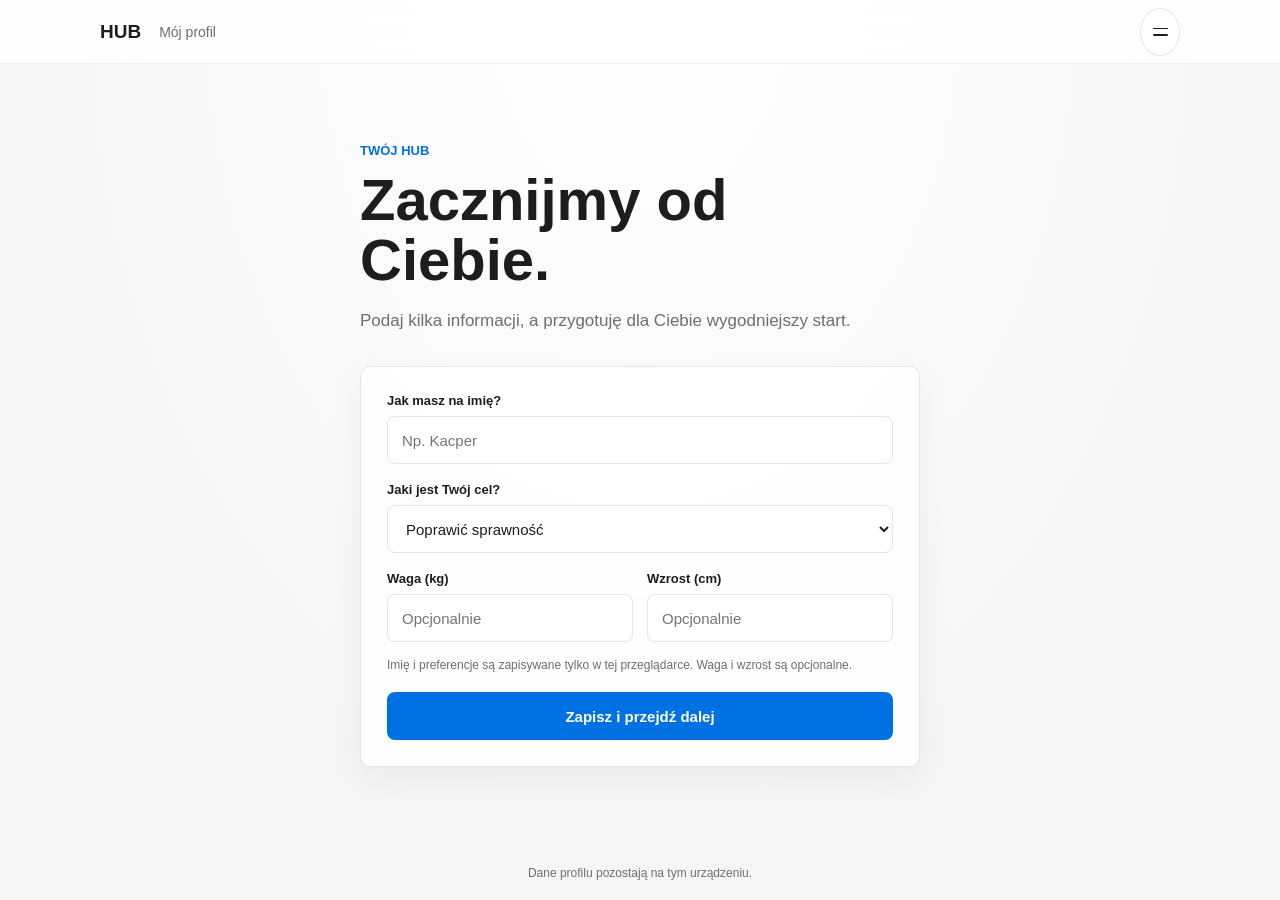
==== commit 31963a5a: "Update index.html" ====
--- a/index.html
+++ b/index.html
@@ -28,16 +28,57 @@
         }
 
         .topbar {
+            position: sticky;
+            top: 0;
+            z-index: 100;
             min-height: 64px;
             padding: 0 max(22px, calc((100% - 1080px) / 2));
             display: flex;
             align-items: center;
+            justify-content: space-between;
             border-bottom: 1px solid rgba(29, 29, 31, 0.07);
             background: rgba(255, 255, 255, 0.78);
             backdrop-filter: blur(20px);
         }
 
         .brand { color: inherit; font-size: 19px; font-weight: 700; text-decoration: none; }
+        .topbar-title { margin-right: auto; margin-left: 18px; color: var(--muted); font-size: 14px; }
+        .menu-toggle {
+            width: 40px;
+            height: 40px;
+            padding: 0;
+            display: flex;
+            flex-direction: column;
+            align-items: center;
+            justify-content: center;
+            gap: 5px;
+            border: 1px solid var(--line);
+            border-radius: 50%;
+            background: rgba(255, 255, 255, 0.9);
+            color: #1d1d1f;
+            cursor: pointer;
+        }
+        .menu-toggle span { width: 15px; height: 1.5px; border-radius: 2px; background: currentColor; transition: transform 180ms ease; }
+        .menu-toggle[aria-expanded="true"] span:first-child { transform: translateY(3.25px) rotate(45deg); }
+        .menu-toggle[aria-expanded="true"] span:last-child { transform: translateY(-3.25px) rotate(-45deg); }
+        .site-menu {
+            position: absolute;
+            top: calc(100% + 8px);
+            right: max(20px, calc((100% - 1080px) / 2));
+            width: min(260px, calc(100vw - 40px));
+            padding: 8px;
+            display: grid;
+            gap: 2px;
+            border: 1px solid var(--line);
+            border-radius: 12px;
+            background: rgba(255, 255, 255, 0.96);
+            box-shadow: 0 16px 40px rgba(29, 29, 31, 0.13);
+            backdrop-filter: blur(24px);
+        }
+        .site-menu[hidden] { display: none; }
+        .site-menu a { padding: 12px; border-radius: 8px; color: inherit; font-size: 14px; text-decoration: none; }
+        .site-menu a:hover, .site-menu a:focus-visible { outline: none; background: #f5f5f7; }
+        .site-menu a[aria-current="page"] { color: var(--blue); }
 
         main {
             width: min(100% - 40px, 560px);
@@ -106,6 +147,7 @@
         @keyframes appear { from { opacity: 0; transform: translateY(6px); } to { opacity: 1; transform: translateY(0); } }
 
         @media (max-width: 520px) {
+            .topbar { padding-inline: 18px; }
             main { padding: 52px 0; }
             form, .welcome-panel { padding: 20px; }
             .field-row { gap: 10px; }
@@ -114,6 +156,19 @@
     </style>
 </head>
 <body>
+    <header class="topbar">
+        <a class="brand" href="main.html">HUB</a>
+        <span class="topbar-title">Mój profil</span>
+        <button class="menu-toggle" id="menu-toggle" type="button" aria-label="Otwórz menu" aria-expanded="false" aria-controls="site-menu">
+            <span></span><span></span>
+        </button>
+        <nav class="site-menu" id="site-menu" aria-label="Menu główne" hidden>
+            <a href="main.html">Strona główna HUB</a>
+            <a href="kacleFIT.html">kacleFIT</a>
+            <a href="licznik.html">Licznik treningu</a>
+            <a href="login.html" aria-current="page">Mój profil</a>
+        </nav>
+    </header>
     <main>
         <p class="eyebrow">TWÓJ HUB</p>
         <h1 id="page-title">Zacznijmy od Ciebie.</h1>
@@ -164,6 +219,29 @@
         const profileKey = "hub-profile";
         const profileForm = document.querySelector("#profile-form");
         const welcomePanel = document.querySelector("#welcome-panel");
+        const menuButton = document.querySelector("#menu-toggle");
+        const siteMenu = document.querySelector("#site-menu");
+
+        function setMenuOpen(isOpen) {
+            menuButton.setAttribute("aria-expanded", String(isOpen));
+            menuButton.setAttribute("aria-label", isOpen ? "Zamknij menu" : "Otwórz menu");
+            siteMenu.hidden = !isOpen;
+        }
+
+        menuButton.addEventListener("click", () => {
+            setMenuOpen(menuButton.getAttribute("aria-expanded") !== "true");
+        });
+
+        document.addEventListener("click", (event) => {
+            if (!event.target.closest(".topbar")) setMenuOpen(false);
+        });
+
+        document.addEventListener("keydown", (event) => {
+            if (event.key === "Escape") {
+                setMenuOpen(false);
+                menuButton.focus();
+            }
+        });
 
         function readProfile() {
             try {
